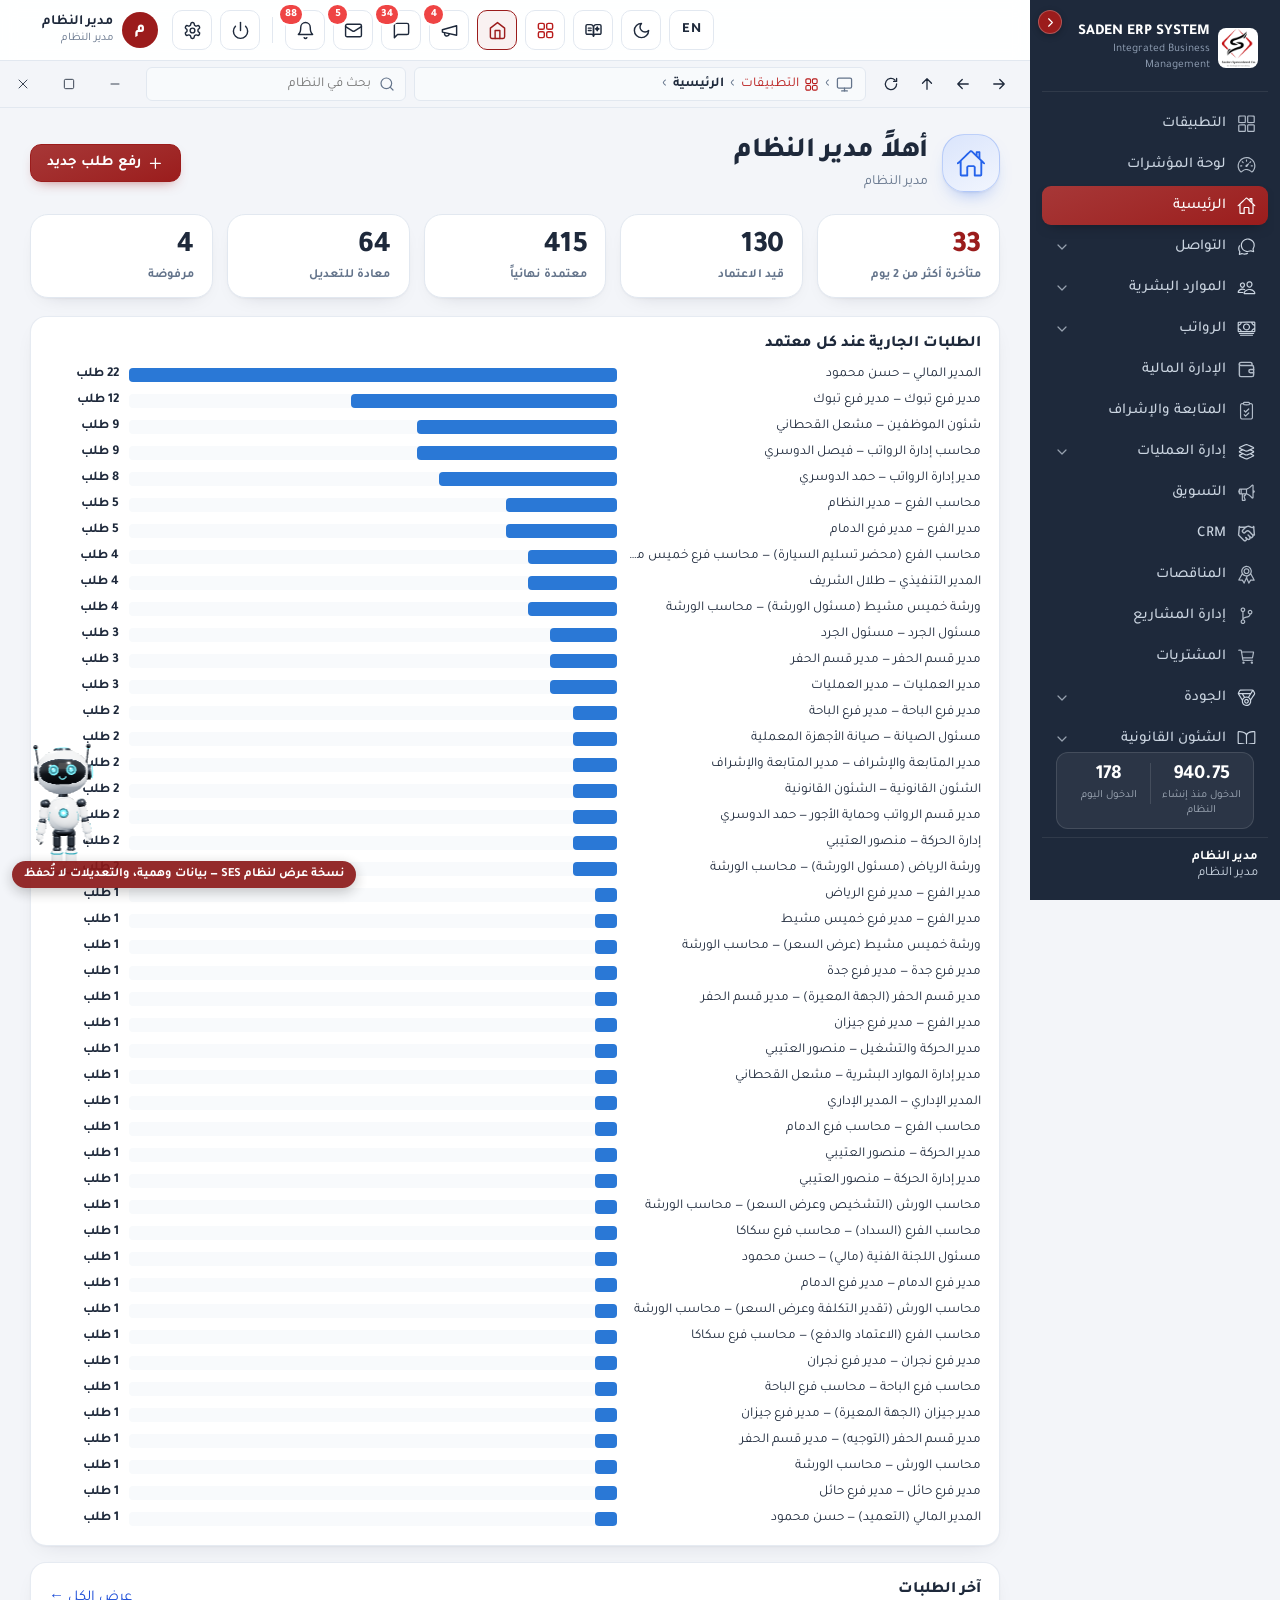
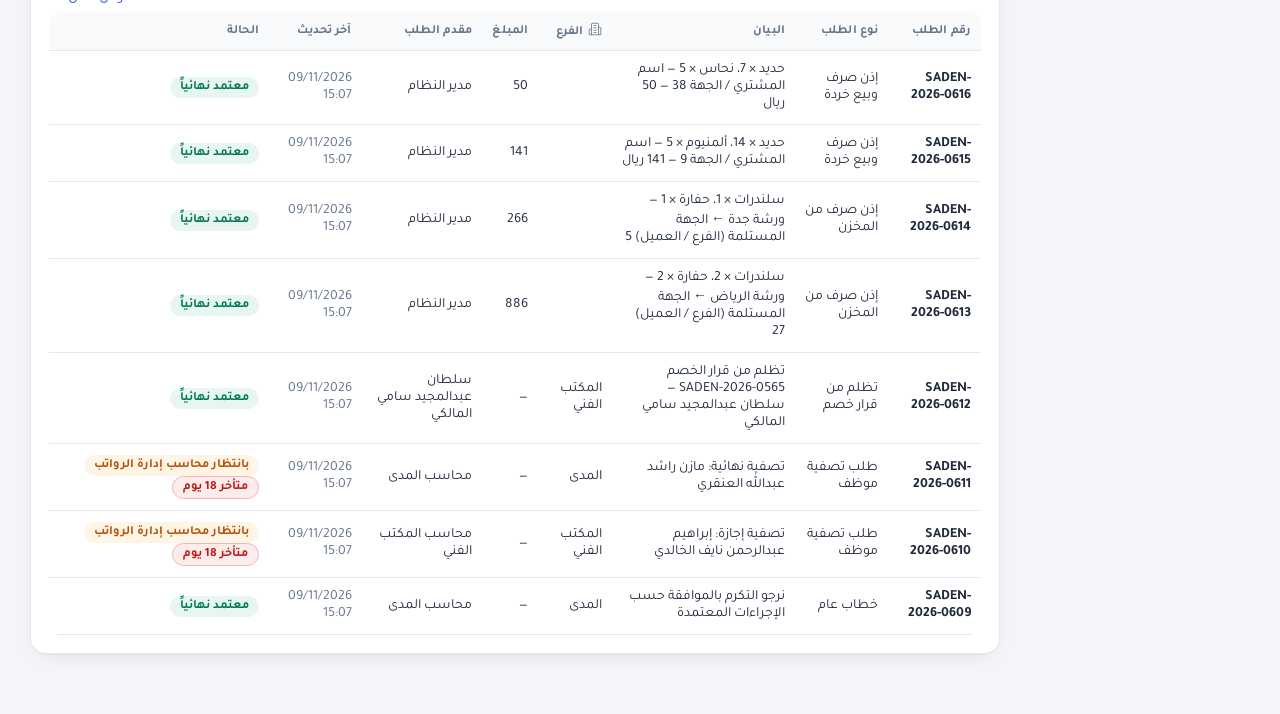
==== index.html @ e4dba019 "Initial commit" ====
<!DOCTYPE html>
<html lang="ar" dir="rtl">
<head>
  <script src="demo-api.js"></script>
  <script src="demo-shim.js"></script>
  <meta charset="UTF-8">
  <script src="js/theme-boot.js"></script>
  <meta name="viewport" content="width=device-width, initial-scale=1.0">
  <title>SES - SADEN ERP SYSTEM (نسخة عرض)</title>
  <link rel="preconnect" href="https://fonts.googleapis.com">
  <link href="https://fonts.googleapis.com/css2?family=Tajawal:wght@400;500;700;800&family=Aref+Ruqaa:wght@400;700&family=Caveat:wght@500;600&display=swap" rel="stylesheet">
  <link rel="manifest" href="manifest.json">
  <meta name="theme-color" content="#8b1a1a">
  <meta name="mobile-web-app-capable" content="yes">
  <meta name="apple-mobile-web-app-capable" content="yes">
  <!-- أيقونة الموقع = نفس أيقونة تطبيق الموبايل SES -->
  <link rel="icon" type="image/png" sizes="64x64" href="favicon.png">
  <link rel="icon" type="image/png" sizes="192x192" href="app-icon-192.png">
  <link rel="apple-touch-icon" href="apple-touch-icon.png">
  <link rel="stylesheet" href="css/style.css">
</head>
<body>
  <div id="app"><div class="boot">جاري التحميل...</div></div>
  <div id="toast"></div>
  <script src="js/i18n-dict.js"></script>
  <script src="js/i18n-dict-2.js"></script>
  <script src="js/i18n-more.js"></script>
  <script src="js/i18n-more-2.js"></script>
  <script src="js/i18n.js"></script>
  <script src="js/plates.js"></script>
  <script src="js/routes.js"></script>
  <script src="js/form-traits.js"></script>
  <script src="js/forms-traffic.js"></script>
  <script src="js/forms.js"></script>
  <script src="js/policy.js"></script>
  <script src="js/plan-words.js"></script>
  <script src="js/plan.js"></script>
  <script src="js/ion.js"></script>
  <!-- صفحات النظام: كل صفحة في ملف (public/js/pages)، وتُحمَّل قبل app.js -->
  <script src="js/pages/about.js"></script>
  <script src="js/pages/access-requests.js"></script>
  <script src="js/pages/account.js"></script>
  <script src="js/pages/adv-ledger.js"></script>
  <script src="js/pages/advances.js"></script>
  <script src="js/pages/analysis.js"></script>
  <script src="js/pages/apps.js"></script>
  <script src="js/pages/attendance.js"></script>
  <script src="js/pages/branch-map.js"></script>
  <script src="js/pages/calendar.js"></script>
  <script src="js/pages/chat.js"></script>
  <script src="js/pages/chat-kit.js"></script>
  <script src="js/pages/chat-media-kit.js"></script>
  <script src="js/pages/companies.js"></script>
  <script src="js/pages/group.js"></script>
  <script src="js/pages/pay-totals.js"></script>
  <script src="js/pages/contacts.js"></script>
  <script src="js/pages/contracts.js"></script>
  <script src="js/pages/crm.js"></script>
  <script src="js/pages/dashboard.js"></script>
  <script src="js/pages/decisions.js"></script>
  <script src="js/pages/dept-report.js"></script>
  <script src="js/pages/documents.js"></script>
  <script src="js/pages/documents-kit.js"></script>
  <script src="js/pages/drilling.js"></script>
  <script src="js/pages/drilling-kit.js"></script>
  <script src="js/pages/emp-affairs.js"></script>
  <script src="js/pages/employee-file.js"></script>
  <script src="js/pages/employee-file-kit-2.js"></script>
  <script src="js/pages/employee-file-kit.js"></script>
  <script src="js/pages/employees.js"></script>
  <script src="js/pages/ended-employees.js"></script>
  <script src="js/pages/executive.js"></script>
  <script src="js/pages/facilities.js"></script>
  <script src="js/pages/templates-center.js"></script>
  <script src="js/pages/inventory-kit.js"></script>
  <script src="js/pages/fleet-handovers.js"></script>
  <script src="js/pages/fleet-kit.js"></script>
  <script src="js/pages/fleet-list.js"></script>
  <script src="js/pages/fleet.js"></script>
  <script src="js/pages/form-builder.js"></script>
  <script src="js/pages/fuel.js"></script>
  <script src="js/pages/gosi.js"></script>
  <script src="js/pages/governance.js"></script>
  <script src="js/pages/home.js"></script>
  <script src="js/pages/hse.js"></script>
  <script src="js/pages/inventory.js"></script>
  <script src="js/pages/investigations.js"></script>
  <script src="js/pages/knowledge.js"></script>
  <script src="js/pages/kpi.js"></script>
  <script src="js/pages/legal-cases.js"></script>
  <script src="js/pages/login.js"></script>
  <script src="js/pages/mail.js"></script>
  <script src="js/pages/mail-kit.js"></script>
  <script src="js/pages/mudad.js"></script>
  <script src="js/pages/my-profile.js"></script>
  <script src="js/pages/new-request.js"></script>
  <script src="js/pages/notes.js"></script>
  <script src="js/pages/notifications.js"></script>
  <script src="js/pages/org-chart.js"></script>
  <script src="js/pages/overtime.js"></script>
  <script src="js/pages/pay-funding.js"></script>
  <script src="js/pages/pay-funding-kit.js"></script>
  <script src="js/pages/pay-funding-kit-3.js"></script>
  <script src="js/pages/pay-funding-kit-2.js"></script>
  <script src="js/pages/payroll.js"></script>
  <script src="js/pages/policy.js"></script>
  <script src="js/pages/print.js"></script>
  <script src="js/pages/punch.js"></script>
  <script src="js/pages/reports.js"></script>
  <script src="js/pages/request-details.js"></script>
  <script src="js/pages/request-details-kit-2.js"></script>
  <script src="js/pages/request-details-kit.js"></script>
  <script src="js/pages/request-editor.js"></script>
  <script src="js/pages/request-editor-kit.js"></script>
  <script src="js/pages/requests-list.js"></script>
  <script src="js/pages/settings.js"></script>
  <script src="js/pages/settings-kit.js"></script>
  <script src="js/pages/settings-kit-2.js"></script>
  <script src="js/pages/settings-kit-3.js"></script>
  <script src="js/pages/settings-kit-4.js"></script>
  <script src="js/pages/settlement.js"></script>
  <script src="js/pages/stock.js"></script>
  <script src="js/pages/supervision.js"></script>
  <script src="js/pages/tasks.js"></script>
  <script src="js/pages/todo.js"></script>
  <script src="js/pages/tools.js"></script>
  <script src="js/pages/training.js"></script>
  <script src="js/pages/trash.js"></script>
  <script src="js/pages/violations.js"></script>
  <script src="js/pages/workshop.js"></script>
  <script src="js/guide-data.js"></script>
  <script src="js/guide-en.js"></script>
  <script src="js/guide-more.js"></script>
  <script src="js/dom-hooks.js"></script>
  <script src="js/app/pages.js"></script>
  <script src="js/app/api.js"></script>
  <script src="js/app/nav.js"></script>
  <script src="js/app/shell.js"></script>
  <script src="js/app/notify.js"></script>
  <script src="js/app/login-editor.js"></script>
  <script src="js/app/sticky-notes.js"></script>
  <script src="js/app/xlsx-ops.js"></script>
  <script src="js/app/assistant-kb.js"></script>
  <script src="js/app/assistant.js"></script>
  <script src="js/app/chat.js"></script>
  <script src="js/app/hr-org.js"></script>
  <script src="js/app/hr-misc.js"></script>
  <script src="js/app/field-ops.js"></script>
  <script src="js/app/analysis-tools.js"></script>
  <script src="js/app/map-print.js"></script>
  <script src="js/app/depts.js"></script>
  <script src="js/app/settings.js"></script>
  <script src="js/app.js"></script>
</body>
</html>
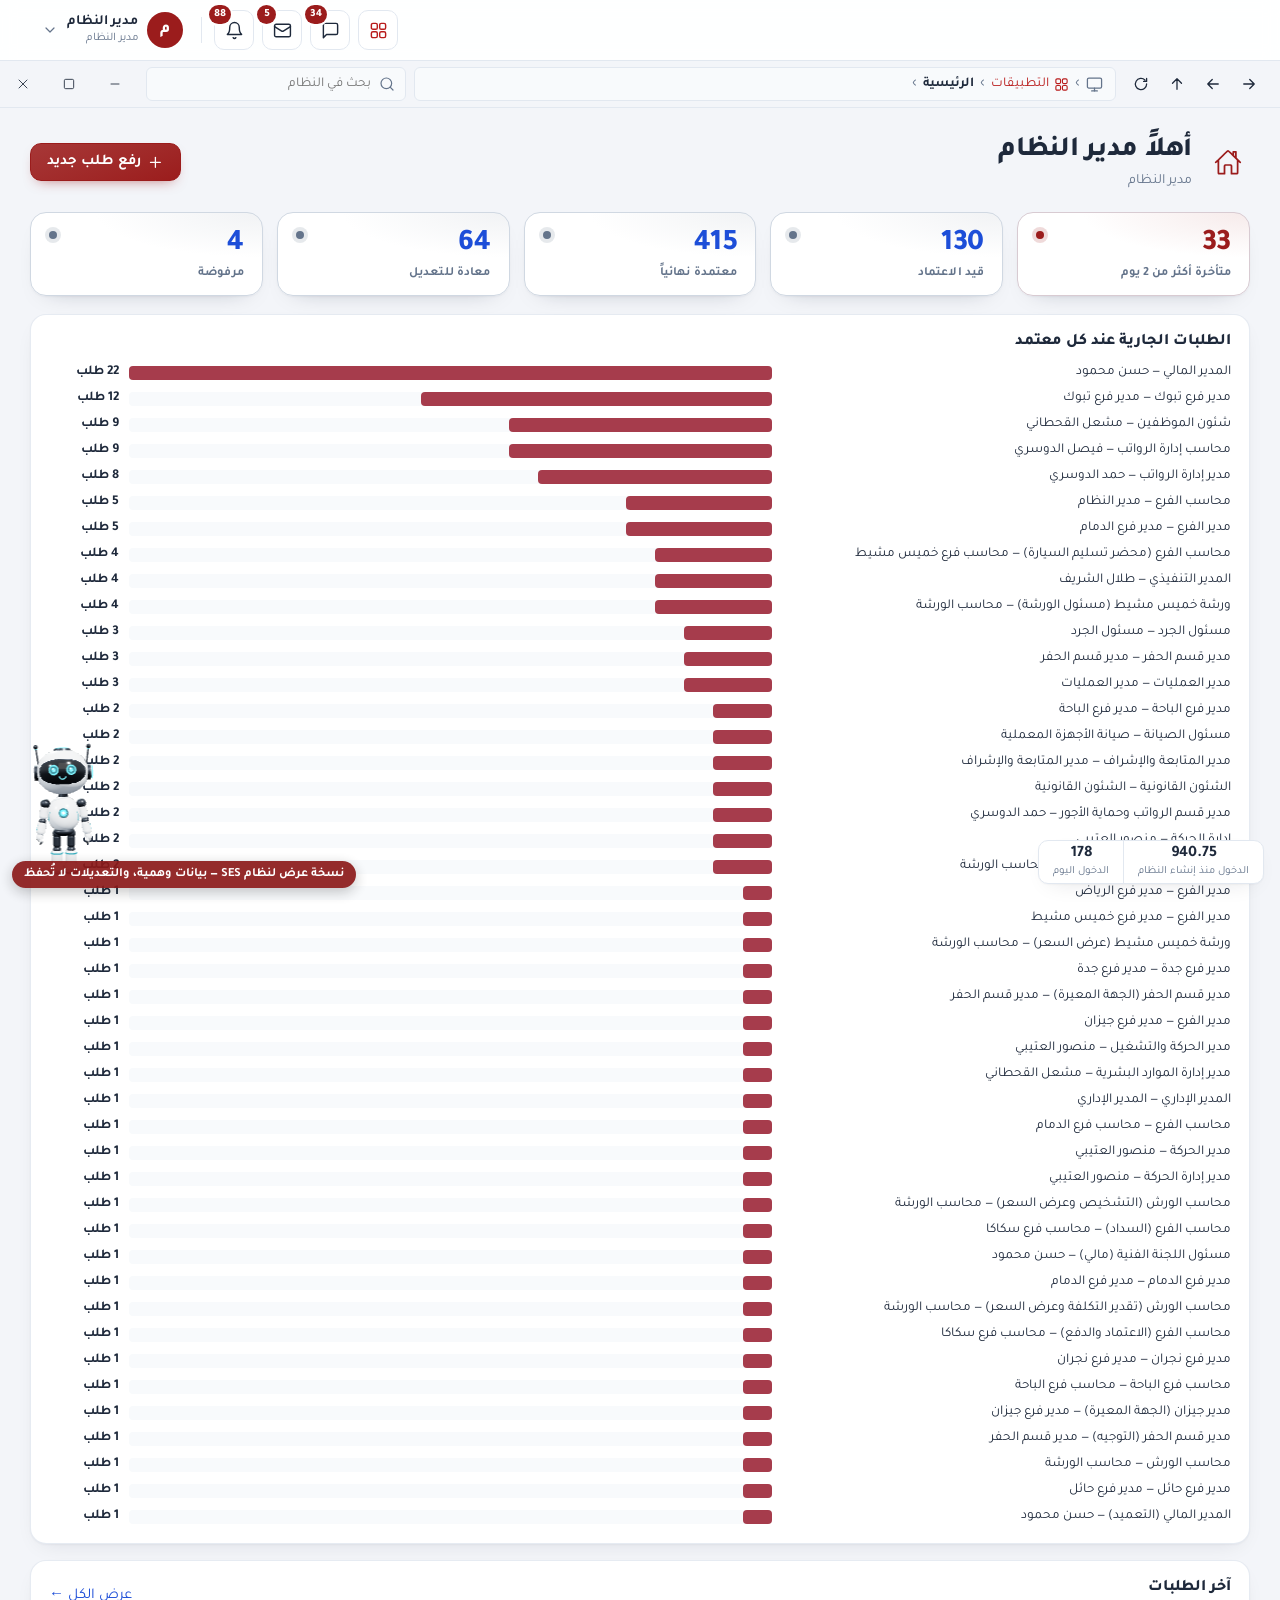
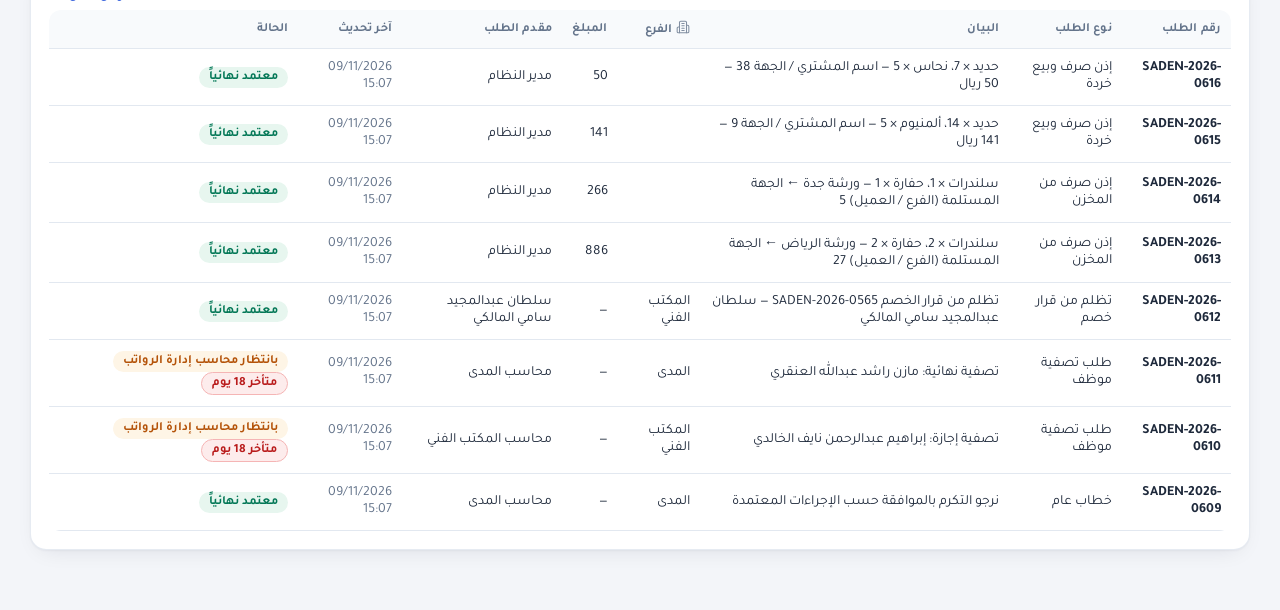
==== commit 8781be8c: "تحديث نسخة العرض بواجهة النظام الحالية (1e10c6e) Co-Authored-By: Claude Opus 5.5 <noreply@anthropic." ====
--- a/index.html
+++ b/index.html
@@ -4,11 +4,11 @@
   <script src="demo-api.js"></script>
   <script src="demo-shim.js"></script>
   <meta charset="UTF-8">
-  <script src="js/theme-boot.js"></script>
+  <script src="js/theme-boot.js?v=1e10c6e"></script>
   <meta name="viewport" content="width=device-width, initial-scale=1.0">
   <title>SES - SADEN ERP SYSTEM (نسخة عرض)</title>
   <link rel="preconnect" href="https://fonts.googleapis.com">
-  <link href="https://fonts.googleapis.com/css2?family=Tajawal:wght@400;500;700;800&family=Aref+Ruqaa:wght@400;700&family=Caveat:wght@500;600&display=swap" rel="stylesheet">
+  <link href="https://fonts.googleapis.com/css2?family=Tajawal:wght@400;500;700;800&family=Aref+Ruqaa:wght@400;700&family=Caveat:wght@500;600&family=Noto+Naskh+Arabic:wght@400;600;700&display=swap" rel="stylesheet">
   <link rel="manifest" href="manifest.json">
   <meta name="theme-color" content="#8b1a1a">
   <meta name="mobile-web-app-capable" content="yes">
@@ -17,139 +17,202 @@
   <link rel="icon" type="image/png" sizes="64x64" href="favicon.png">
   <link rel="icon" type="image/png" sizes="192x192" href="app-icon-192.png">
   <link rel="apple-touch-icon" href="apple-touch-icon.png">
-  <link rel="stylesheet" href="css/style.css">
+  <link rel="stylesheet" href="css/style.css?v=1e10c6e">
+  <link rel="stylesheet" href="css/login-calm.css?v=1e10c6e">
+  <link rel="stylesheet" href="css/nav.css?v=1e10c6e">
+  <link rel="stylesheet" href="css/new-request.css?v=1e10c6e">
+  <link rel="stylesheet" href="css/perms.css?v=1e10c6e">
+  <link rel="stylesheet" href="css/theme.css?v=1e10c6e">
+  <link rel="stylesheet" href="css/lang.css?v=1e10c6e">
+  <link rel="stylesheet" href="css/a11y.css?v=1e10c6e">
 </head>
 <body>
-  <div id="app"><div class="boot">جاري التحميل...</div></div>
-  <div id="toast"></div>
-  <script src="js/i18n-dict.js"></script>
-  <script src="js/i18n-dict-2.js"></script>
-  <script src="js/i18n-more.js"></script>
-  <script src="js/i18n-more-2.js"></script>
-  <script src="js/i18n.js"></script>
-  <script src="js/plates.js"></script>
-  <script src="js/routes.js"></script>
-  <script src="js/form-traits.js"></script>
-  <script src="js/forms-traffic.js"></script>
-  <script src="js/forms.js"></script>
-  <script src="js/policy.js"></script>
-  <script src="js/plan-words.js"></script>
-  <script src="js/plan.js"></script>
-  <script src="js/ion.js"></script>
+  <div id="app"><div class="boot" role="status">جاري التحميل...</div></div>
+  <!-- رسائل النظام (نجاح/خطأ): role="status" يجعل قارئ الشاشة ينطقها دون مقاطعة المستخدم -->
+  <div id="toast" role="status" aria-live="polite"></div>
+  <script src="js/i18n-dict.js?v=1e10c6e"></script>
+  <script src="js/i18n-dict-2.js?v=1e10c6e"></script>
+  <script src="js/i18n-more.js?v=1e10c6e"></script>
+  <script src="js/i18n-more-2.js?v=1e10c6e"></script>
+  <script src="js/i18n-en-01.js?v=1e10c6e"></script>
+  <script src="js/i18n-en-02.js?v=1e10c6e"></script>
+  <script src="js/i18n-en-03.js?v=1e10c6e"></script>
+  <script src="js/i18n-en-04.js?v=1e10c6e"></script>
+  <script src="js/i18n-en-05.js?v=1e10c6e"></script>
+  <script src="js/i18n-en-06.js?v=1e10c6e"></script>
+  <script src="js/i18n-en-07.js?v=1e10c6e"></script>
+  <script src="js/i18n-en-08.js?v=1e10c6e"></script>
+  <script src="js/i18n-en-09.js?v=1e10c6e"></script>
+  <script src="js/i18n-en-10.js?v=1e10c6e"></script>
+  <script src="js/i18n-en-11.js?v=1e10c6e"></script>
+  <script src="js/i18n-en-12.js?v=1e10c6e"></script>
+  <script src="js/i18n-en-13.js?v=1e10c6e"></script>
+  <script src="js/i18n-en-14.js?v=1e10c6e"></script>
+  <script src="js/i18n-en-15.js?v=1e10c6e"></script>
+  <script src="js/i18n-en-16.js?v=1e10c6e"></script>
+  <script src="js/i18n-en-17.js?v=1e10c6e"></script>
+  <script src="js/i18n-ur-01.js?v=1e10c6e"></script>
+  <script src="js/i18n-ur-02.js?v=1e10c6e"></script>
+  <script src="js/i18n-ur-03.js?v=1e10c6e"></script>
+  <script src="js/i18n-ur-04.js?v=1e10c6e"></script>
+  <script src="js/i18n-ur-05.js?v=1e10c6e"></script>
+  <script src="js/i18n-ur-06.js?v=1e10c6e"></script>
+  <script src="js/i18n-ur-07.js?v=1e10c6e"></script>
+  <script src="js/i18n-ur-08.js?v=1e10c6e"></script>
+  <script src="js/i18n-ur-09.js?v=1e10c6e"></script>
+  <script src="js/i18n-ur-10.js?v=1e10c6e"></script>
+  <script src="js/i18n-ur-11.js?v=1e10c6e"></script>
+  <script src="js/i18n-ur-12.js?v=1e10c6e"></script>
+  <script src="js/i18n-ur-13.js?v=1e10c6e"></script>
+  <script src="js/i18n-ur-14.js?v=1e10c6e"></script>
+  <script src="js/i18n-ur-15.js?v=1e10c6e"></script>
+  <script src="js/i18n-ur-16.js?v=1e10c6e"></script>
+  <script src="js/i18n-ur-17.js?v=1e10c6e"></script>
+  <script src="js/i18n-core.js?v=1e10c6e"></script>
+  <script src="js/i18n.js?v=1e10c6e"></script>
+  <script src="js/a11y.js?v=1e10c6e"></script>
+  <script src="js/plates.js?v=1e10c6e"></script>
+  <script src="js/drill-calc.js?v=1e10c6e"></script>
+  <script src="js/routes.js?v=1e10c6e"></script>
+  <script src="js/form-traits.js?v=1e10c6e"></script>
+  <script src="js/forms-traffic.js?v=1e10c6e"></script>
+  <script src="js/forms-fn-1.js?v=1e10c6e"></script>
+  <script src="js/forms-fn-2.js?v=1e10c6e"></script>
+  <script src="js/forms-fn-3.js?v=1e10c6e"></script>
+  <script src="js/forms-data-1.js?v=1e10c6e"></script>
+  <script src="js/forms-data-2.js?v=1e10c6e"></script>
+  <script src="js/forms-data-3.js?v=1e10c6e"></script>
+  <script src="js/forms-data-4.js?v=1e10c6e"></script>
+  <script src="js/forms-data-5.js?v=1e10c6e"></script>
+  <script src="js/forms-data-6.js?v=1e10c6e"></script>
+  <script src="js/forms-data-7.js?v=1e10c6e"></script>
+  <script src="js/forms-data-8.js?v=1e10c6e"></script>
+  <script src="js/forms-data-9.js?v=1e10c6e"></script>
+  <script src="js/forms-data-10.js?v=1e10c6e"></script>
+  <script src="js/forms-data-11.js?v=1e10c6e"></script>
+  <script src="js/forms.js?v=1e10c6e"></script>
+  <script src="js/policy.js?v=1e10c6e"></script>
+  <script src="js/plan-words.js?v=1e10c6e"></script>
+  <script src="js/plan.js?v=1e10c6e"></script>
+  <script src="js/ion.js?v=1e10c6e"></script>
   <!-- صفحات النظام: كل صفحة في ملف (public/js/pages)، وتُحمَّل قبل app.js -->
-  <script src="js/pages/about.js"></script>
-  <script src="js/pages/access-requests.js"></script>
-  <script src="js/pages/account.js"></script>
-  <script src="js/pages/adv-ledger.js"></script>
-  <script src="js/pages/advances.js"></script>
-  <script src="js/pages/analysis.js"></script>
-  <script src="js/pages/apps.js"></script>
-  <script src="js/pages/attendance.js"></script>
-  <script src="js/pages/branch-map.js"></script>
-  <script src="js/pages/calendar.js"></script>
-  <script src="js/pages/chat.js"></script>
-  <script src="js/pages/chat-kit.js"></script>
-  <script src="js/pages/chat-media-kit.js"></script>
-  <script src="js/pages/companies.js"></script>
-  <script src="js/pages/group.js"></script>
-  <script src="js/pages/pay-totals.js"></script>
-  <script src="js/pages/contacts.js"></script>
-  <script src="js/pages/contracts.js"></script>
-  <script src="js/pages/crm.js"></script>
-  <script src="js/pages/dashboard.js"></script>
-  <script src="js/pages/decisions.js"></script>
-  <script src="js/pages/dept-report.js"></script>
-  <script src="js/pages/documents.js"></script>
-  <script src="js/pages/documents-kit.js"></script>
-  <script src="js/pages/drilling.js"></script>
-  <script src="js/pages/drilling-kit.js"></script>
-  <script src="js/pages/emp-affairs.js"></script>
-  <script src="js/pages/employee-file.js"></script>
-  <script src="js/pages/employee-file-kit-2.js"></script>
-  <script src="js/pages/employee-file-kit.js"></script>
-  <script src="js/pages/employees.js"></script>
-  <script src="js/pages/ended-employees.js"></script>
-  <script src="js/pages/executive.js"></script>
-  <script src="js/pages/facilities.js"></script>
-  <script src="js/pages/templates-center.js"></script>
-  <script src="js/pages/inventory-kit.js"></script>
-  <script src="js/pages/fleet-handovers.js"></script>
-  <script src="js/pages/fleet-kit.js"></script>
-  <script src="js/pages/fleet-list.js"></script>
-  <script src="js/pages/fleet.js"></script>
-  <script src="js/pages/form-builder.js"></script>
-  <script src="js/pages/fuel.js"></script>
-  <script src="js/pages/gosi.js"></script>
-  <script src="js/pages/governance.js"></script>
-  <script src="js/pages/home.js"></script>
-  <script src="js/pages/hse.js"></script>
-  <script src="js/pages/inventory.js"></script>
-  <script src="js/pages/investigations.js"></script>
-  <script src="js/pages/knowledge.js"></script>
-  <script src="js/pages/kpi.js"></script>
-  <script src="js/pages/legal-cases.js"></script>
-  <script src="js/pages/login.js"></script>
-  <script src="js/pages/mail.js"></script>
-  <script src="js/pages/mail-kit.js"></script>
-  <script src="js/pages/mudad.js"></script>
-  <script src="js/pages/my-profile.js"></script>
-  <script src="js/pages/new-request.js"></script>
-  <script src="js/pages/notes.js"></script>
-  <script src="js/pages/notifications.js"></script>
-  <script src="js/pages/org-chart.js"></script>
-  <script src="js/pages/overtime.js"></script>
-  <script src="js/pages/pay-funding.js"></script>
-  <script src="js/pages/pay-funding-kit.js"></script>
-  <script src="js/pages/pay-funding-kit-3.js"></script>
-  <script src="js/pages/pay-funding-kit-2.js"></script>
-  <script src="js/pages/payroll.js"></script>
-  <script src="js/pages/policy.js"></script>
-  <script src="js/pages/print.js"></script>
-  <script src="js/pages/punch.js"></script>
-  <script src="js/pages/reports.js"></script>
-  <script src="js/pages/request-details.js"></script>
-  <script src="js/pages/request-details-kit-2.js"></script>
-  <script src="js/pages/request-details-kit.js"></script>
-  <script src="js/pages/request-editor.js"></script>
-  <script src="js/pages/request-editor-kit.js"></script>
-  <script src="js/pages/requests-list.js"></script>
-  <script src="js/pages/settings.js"></script>
-  <script src="js/pages/settings-kit.js"></script>
-  <script src="js/pages/settings-kit-2.js"></script>
-  <script src="js/pages/settings-kit-3.js"></script>
-  <script src="js/pages/settings-kit-4.js"></script>
-  <script src="js/pages/settlement.js"></script>
-  <script src="js/pages/stock.js"></script>
-  <script src="js/pages/supervision.js"></script>
-  <script src="js/pages/tasks.js"></script>
-  <script src="js/pages/todo.js"></script>
-  <script src="js/pages/tools.js"></script>
-  <script src="js/pages/training.js"></script>
-  <script src="js/pages/trash.js"></script>
-  <script src="js/pages/violations.js"></script>
-  <script src="js/pages/workshop.js"></script>
-  <script src="js/guide-data.js"></script>
-  <script src="js/guide-en.js"></script>
-  <script src="js/guide-more.js"></script>
-  <script src="js/dom-hooks.js"></script>
-  <script src="js/app/pages.js"></script>
-  <script src="js/app/api.js"></script>
-  <script src="js/app/nav.js"></script>
-  <script src="js/app/shell.js"></script>
-  <script src="js/app/notify.js"></script>
-  <script src="js/app/login-editor.js"></script>
-  <script src="js/app/sticky-notes.js"></script>
-  <script src="js/app/xlsx-ops.js"></script>
-  <script src="js/app/assistant-kb.js"></script>
-  <script src="js/app/assistant.js"></script>
-  <script src="js/app/chat.js"></script>
-  <script src="js/app/hr-org.js"></script>
-  <script src="js/app/hr-misc.js"></script>
-  <script src="js/app/field-ops.js"></script>
-  <script src="js/app/analysis-tools.js"></script>
-  <script src="js/app/map-print.js"></script>
-  <script src="js/app/depts.js"></script>
-  <script src="js/app/settings.js"></script>
-  <script src="js/app.js"></script>
+  <script src="js/pages/about.js?v=1e10c6e"></script>
+  <script src="js/pages/access-requests.js?v=1e10c6e"></script>
+  <script src="js/pages/account.js?v=1e10c6e"></script>
+  <script src="js/pages/adv-ledger.js?v=1e10c6e"></script>
+  <script src="js/pages/advances.js?v=1e10c6e"></script>
+  <script src="js/pages/analysis.js?v=1e10c6e"></script>
+  <script src="js/pages/apps.js?v=1e10c6e"></script>
+  <script src="js/pages/attendance.js?v=1e10c6e"></script>
+  <script src="js/pages/branch-map.js?v=1e10c6e"></script>
+  <script src="js/pages/calendar.js?v=1e10c6e"></script>
+  <script src="js/pages/chat.js?v=1e10c6e"></script>
+  <script src="js/pages/chat-kit.js?v=1e10c6e"></script>
+  <script src="js/pages/chat-media-kit.js?v=1e10c6e"></script>
+  <script src="js/pages/companies.js?v=1e10c6e"></script>
+  <script src="js/pages/group.js?v=1e10c6e"></script>
+  <script src="js/pages/pay-totals.js?v=1e10c6e"></script>
+  <script src="js/pages/contacts.js?v=1e10c6e"></script>
+  <script src="js/pages/contracts.js?v=1e10c6e"></script>
+  <script src="js/pages/crm.js?v=1e10c6e"></script>
+  <script src="js/pages/dashboard.js?v=1e10c6e"></script>
+  <script src="js/pages/decisions.js?v=1e10c6e"></script>
+  <script src="js/pages/dept-report.js?v=1e10c6e"></script>
+  <script src="js/pages/documents.js?v=1e10c6e"></script>
+  <script src="js/pages/documents-kit.js?v=1e10c6e"></script>
+  <script src="js/pages/drilling.js?v=1e10c6e"></script>
+  <script src="js/pages/drilling-kit.js?v=1e10c6e"></script>
+  <script src="js/pages/emp-affairs.js?v=1e10c6e"></script>
+  <script src="js/pages/employee-file.js?v=1e10c6e"></script>
+  <script src="js/pages/employee-file-kit-2.js?v=1e10c6e"></script>
+  <script src="js/pages/employee-file-kit.js?v=1e10c6e"></script>
+  <script src="js/pages/employees.js?v=1e10c6e"></script>
+  <script src="js/pages/ended-employees.js?v=1e10c6e"></script>
+  <script src="js/pages/executive.js?v=1e10c6e"></script>
+  <script src="js/pages/facilities.js?v=1e10c6e"></script>
+  <script src="js/pages/templates-center.js?v=1e10c6e"></script>
+  <script src="js/pages/inventory-kit.js?v=1e10c6e"></script>
+  <script src="js/pages/fleet-handovers.js?v=1e10c6e"></script>
+  <script src="js/pages/fleet-kit.js?v=1e10c6e"></script>
+  <script src="js/pages/fleet-list.js?v=1e10c6e"></script>
+  <script src="js/pages/fleet.js?v=1e10c6e"></script>
+  <script src="js/pages/form-builder.js?v=1e10c6e"></script>
+  <script src="js/pages/fuel.js?v=1e10c6e"></script>
+  <script src="js/pages/gosi.js?v=1e10c6e"></script>
+  <script src="js/pages/governance.js?v=1e10c6e"></script>
+  <script src="js/pages/home.js?v=1e10c6e"></script>
+  <script src="js/pages/hse.js?v=1e10c6e"></script>
+  <script src="js/pages/inventory.js?v=1e10c6e"></script>
+  <script src="js/pages/investigations.js?v=1e10c6e"></script>
+  <script src="js/pages/knowledge.js?v=1e10c6e"></script>
+  <script src="js/pages/kpi.js?v=1e10c6e"></script>
+  <script src="js/pages/legal-cases.js?v=1e10c6e"></script>
+  <script src="js/pages/login.js?v=1e10c6e"></script>
+  <script src="js/pages/mail.js?v=1e10c6e"></script>
+  <script src="js/pages/mail-kit.js?v=1e10c6e"></script>
+  <script src="js/pages/mudad.js?v=1e10c6e"></script>
+  <script src="js/pages/my-profile.js?v=1e10c6e"></script>
+  <script src="js/pages/new-request.js?v=1e10c6e"></script>
+  <script src="js/pages/notes.js?v=1e10c6e"></script>
+  <script src="js/pages/notifications.js?v=1e10c6e"></script>
+  <script src="js/pages/org-chart.js?v=1e10c6e"></script>
+  <script src="js/pages/overtime.js?v=1e10c6e"></script>
+  <script src="js/pages/pay-funding.js?v=1e10c6e"></script>
+  <script src="js/pages/pay-funding-kit.js?v=1e10c6e"></script>
+  <script src="js/pages/pay-funding-kit-3.js?v=1e10c6e"></script>
+  <script src="js/pages/pay-funding-kit-2.js?v=1e10c6e"></script>
+  <script src="js/pages/pay-funding-kit-4.js?v=1e10c6e"></script>
+  <script src="js/pages/payroll.js?v=1e10c6e"></script>
+  <script src="js/pages/policy.js?v=1e10c6e"></script>
+  <script src="js/pages/print.js?v=1e10c6e"></script>
+  <script src="js/pages/punch.js?v=1e10c6e"></script>
+  <script src="js/pages/reports.js?v=1e10c6e"></script>
+  <script src="js/pages/request-details.js?v=1e10c6e"></script>
+  <script src="js/pages/request-details-kit-2.js?v=1e10c6e"></script>
+  <script src="js/pages/request-details-kit.js?v=1e10c6e"></script>
+  <script src="js/pages/request-editor.js?v=1e10c6e"></script>
+  <script src="js/pages/request-editor-kit.js?v=1e10c6e"></script>
+  <script src="js/pages/requests-list.js?v=1e10c6e"></script>
+  <script src="js/pages/settings.js?v=1e10c6e"></script>
+  <script src="js/pages/settings-kit.js?v=1e10c6e"></script>
+  <script src="js/pages/settings-kit-2.js?v=1e10c6e"></script>
+  <script src="js/pages/settings-kit-3.js?v=1e10c6e"></script>
+  <script src="js/pages/settings-kit-4.js?v=1e10c6e"></script>
+  <script src="js/pages/settings-roles.js?v=1e10c6e"></script>
+  <script src="js/pages/settlement.js?v=1e10c6e"></script>
+  <script src="js/pages/stock.js?v=1e10c6e"></script>
+  <script src="js/pages/supervision.js?v=1e10c6e"></script>
+  <script src="js/pages/tasks.js?v=1e10c6e"></script>
+  <script src="js/pages/todo.js?v=1e10c6e"></script>
+  <script src="js/pages/tools.js?v=1e10c6e"></script>
+  <script src="js/pages/training.js?v=1e10c6e"></script>
+  <script src="js/pages/trash.js?v=1e10c6e"></script>
+  <script src="js/pages/violations.js?v=1e10c6e"></script>
+  <script src="js/pages/workshop.js?v=1e10c6e"></script>
+  <script src="js/guide-data.js?v=1e10c6e"></script>
+  <script src="js/guide-en.js?v=1e10c6e"></script>
+  <script src="js/guide-ur.js?v=1e10c6e"></script>
+  <script src="js/guide-dyn.js?v=1e10c6e"></script>
+  <script src="js/guide-more.js?v=1e10c6e"></script>
+  <script src="js/dom-hooks.js?v=1e10c6e"></script>
+  <script src="js/app/pages.js?v=1e10c6e"></script>
+  <script src="js/app/api.js?v=1e10c6e"></script>
+  <script src="js/app/nav.js?v=1e10c6e"></script>
+  <script src="js/app/shell.js?v=1e10c6e"></script>
+  <script src="js/app/notify.js?v=1e10c6e"></script>
+  <script src="js/app/login-editor.js?v=1e10c6e"></script>
+  <script src="js/app/sticky-notes.js?v=1e10c6e"></script>
+  <script src="js/app/xlsx-ops.js?v=1e10c6e"></script>
+  <script src="js/app/assistant-kb.js?v=1e10c6e"></script>
+  <script src="js/app/assistant.js?v=1e10c6e"></script>
+  <script src="js/app/chat.js?v=1e10c6e"></script>
+  <script src="js/app/hr-org.js?v=1e10c6e"></script>
+  <script src="js/app/hr-misc.js?v=1e10c6e"></script>
+  <script src="js/app/field-ops.js?v=1e10c6e"></script>
+  <script src="js/app/analysis-tools.js?v=1e10c6e"></script>
+  <script src="js/app/map-print.js?v=1e10c6e"></script>
+  <script src="js/app/depts.js?v=1e10c6e"></script>
+  <script src="js/app/settings.js?v=1e10c6e"></script>
+  <script src="js/app.js?v=1e10c6e"></script>
 </body>
 </html>
--- a/css/login-calm.css
+++ b/css/login-calm.css
@@ -0,0 +1,36 @@
+/* شاشة الدخول: ألوان هادئة للخلفية (سماء فاتحة وأبنية بدرجات الأزرق الرمادي والأخضر المائي)، ومربع Cloudflare «أنا إنسان».
+ * تغيّر الألوان فقط فوق أنماط .lg2 في style.css — الوضع الداكن وثيمات المناسبات تبقى كما هي (قواعدها أخص). */
+.login.lg2 {
+  background: linear-gradient(160deg, #f6f9f9 0%, #eaf2f1 50%, #dce9e8 100%);
+}
+.lg2 .lg-scene {
+  --rb: #e2ecec;
+  --rm: #c6d9d8;
+  --rl: #a7c3c3;
+  --rd: #7fa2a5;
+  --rx: #f4f8f8;
+  --rf: #d3e2e1;
+  --cl: #ffffff;
+  background: radial-gradient(ellipse 60% 55% at 32% 42%, #ffffff 0%, rgba(255, 255, 255, 0) 70%),
+    linear-gradient(180deg, #f7fafa 0%, #ecf4f3 50%, #dfeceb 100%);
+}
+.lg2 .lg-wave.w1 {
+  fill: #9fcac6;
+}
+.lg2 .lg-wave.w2 {
+  fill: #d9c9a8;
+}
+.lg2 .lg-wave.w3 {
+  fill: #5f8a8f;
+}
+.lg2 .lg-dots i {
+  background: radial-gradient(circle, #fff 0%, #b9dcd8 60%, transparent 70%);
+}
+/* مربع Cloudflare بعرض البطاقة */
+.lg2 .lg-ts {
+  min-height: 65px;
+  margin: 4px 0 10px;
+}
+.lg2 .lg-ts.shake {
+  animation: lgShake 0.4s;
+}
--- a/css/nav.css
+++ b/css/nav.css
@@ -0,0 +1,157 @@
+/* ================= التنقل بلا قائمة جانبية (قرار الإدارة 2026-11) =================
+   التنقل كله من صفحة التطبيقات وزرها في الشريط العلوي، ومسار الصفحة تحته (navCrumb).
+   يُحمَّل بعد style.css: قواعد القائمة الجانبية القديمة فيه (.side و.side-open و.side-off) لم يعد لها عنصر في الصفحة. */
+
+/* الصفحة عمود واحد بعرض الشاشة كله */
+.shell {
+  grid-template-columns: minmax(0, 1fr);
+}
+
+/* شريط الجوال: رابط صفحة التطبيقات (بدل زر فتح القائمة الجانبية) — مساحة ضغط 44px */
+.mobile-bar #menuBtn {
+  display: grid;
+  place-items: center;
+  min-width: 44px;
+  min-height: 44px;
+  color: #fff;
+}
+.mobile-bar #menuBtn .i {
+  width: 24px;
+  height: 24px;
+}
+
+/* قائمة الحساب (الاسم وسهمه في الشريط العلوي): حسابي، والوضع الداكن، والإعدادات، وتسجيل الخروج */
+.tb-um {
+  position: relative;
+  display: inline-flex;
+}
+button.tb-user {
+  border: 0;
+  background: none;
+  font: inherit;
+  cursor: pointer;
+  text-align: start;
+  min-height: 44px;
+}
+.tb-chev {
+  display: grid;
+  place-items: center;
+  color: var(--muted);
+}
+.tb-chev .i {
+  width: 16px;
+  height: 16px;
+  transition: transform 0.15s;
+}
+.tb-user[aria-expanded='true'] .tb-chev .i {
+  transform: rotate(180deg);
+}
+.um-menu {
+  min-width: 240px;
+  max-width: 280px;
+}
+.um-menu .co-mi {
+  min-height: 44px;
+  width: 100%;
+}
+.um-menu .co-mi > .i,
+.um-menu .um-ic .i {
+  width: 20px;
+  height: 20px;
+  color: var(--muted);
+}
+.um-ic {
+  display: grid;
+  place-items: center;
+}
+/* مفتاح تشغيل الوضع الداكن (يعكس aria-checked) */
+.um-sw {
+  flex: none;
+  position: relative;
+  width: 36px;
+  height: 20px;
+  border-radius: 999px;
+  background: var(--border);
+  transition: background-color 0.15s;
+}
+.um-sw::after {
+  content: '';
+  position: absolute;
+  top: 2px;
+  inset-inline-start: 2px;
+  width: 16px;
+  height: 16px;
+  border-radius: 50%;
+  background: #fff;
+  box-shadow: 0 1px 2px rgba(0, 0, 0, 0.25);
+  transition: inset-inline-start 0.15s;
+}
+[aria-checked='true'] > .um-sw {
+  background: var(--brand);
+}
+[aria-checked='true'] > .um-sw::after {
+  inset-inline-start: 18px;
+}
+.um-menu .um-out {
+  border-top: 1px solid var(--border);
+  border-radius: 0 0 10px 10px;
+  margin-top: 4px;
+}
+.um-menu .um-out,
+.um-menu .um-out > .i {
+  color: var(--bad);
+}
+
+/* عداد الدخول على النظام: ثابت أسفل كل الصفحات ناحية اليمين (والمساعد في الركن المقابل)؛ وعلى الجوال في آخر الصفحة */
+.logins-dock {
+  position: fixed;
+  bottom: 16px;
+  inset-inline-start: 16px;
+  z-index: 5;
+}
+.logins-dock:empty {
+  display: none;
+}
+@media (max-width: 700px) {
+  .logins-dock {
+    position: static;
+    display: flex;
+    padding: 0 16px 16px;
+  }
+}
+.ap-logins {
+  display: inline-grid;
+  grid-template-columns: auto auto;
+  align-items: center;
+  border: 1px solid var(--border);
+  border-radius: 10px;
+  background: var(--surface);
+  color: var(--text);
+  font: inherit;
+  cursor: pointer;
+  text-align: center;
+  padding: 0;
+  min-height: 44px;
+  box-shadow: var(--shadow);
+}
+.ap-logins:hover {
+  border-color: var(--brand-ring);
+}
+.ap-logins span {
+  display: flex;
+  flex-direction: column;
+  gap: 1px;
+  padding: 4px 14px;
+}
+.ap-logins span + span {
+  border-inline-start: 1px solid var(--border);
+}
+.ap-logins b {
+  font-size: 16px;
+  font-variant-numeric: tabular-nums;
+}
+.ap-logins small {
+  font-size: 11px;
+  color: var(--muted);
+  line-height: 1.3;
+}
--- a/css/new-request.css
+++ b/css/new-request.css
@@ -0,0 +1,270 @@
+/* ================= صفحة «رفع طلب جديد» (public/js/pages/new-request.js) — تصميم 2026-11 =================
+   الهدف: من يدخل لا يتوه — خطوات واضحة، وبحث كبير، وكل الأقسام ظاهرة، وكل طلب صف مقروء باسمه.
+   مساحات الضغط 48px على الأقل، والتركيز بلوحة المفاتيح من a11y.css. */
+
+.nr {
+  max-width: 1120px;
+  margin: 0 auto;
+  display: flex;
+  flex-direction: column;
+  gap: 18px;
+}
+
+/* ---------- الرأس: العنوان والخطوات والبحث وروابط الأقسام ---------- */
+.nr-head {
+  display: flex;
+  flex-direction: column;
+  align-items: stretch; /* قاعدة عامة لـ header في style.css تجعلها flex-start فتضيق خانة البحث */
+  gap: 16px;
+}
+.nr-title {
+  display: flex;
+  align-items: center;
+  justify-content: space-between;
+  gap: 12px;
+  flex-wrap: wrap;
+}
+.nr-title h1 {
+  margin: 0;
+  font-size: 26px;
+  text-wrap: balance;
+}
+
+/* الخطوات الثلاث: الأولى (اختيار النوع) هي الحالية في هذه الصفحة */
+.nr-steps {
+  list-style: none;
+  margin: 0;
+  padding: 0;
+  display: grid;
+  grid-template-columns: repeat(3, minmax(0, 1fr));
+  gap: 8px;
+}
+.nr-steps li {
+  display: flex;
+  align-items: center;
+  gap: 10px;
+  padding: 10px 12px;
+  border: 1px solid var(--border);
+  border-radius: 8px;
+  background: var(--surface);
+  color: var(--muted);
+  font-size: 14px;
+  line-height: 1.4;
+}
+.nr-steps li span {
+  flex: none;
+  width: 28px;
+  height: 28px;
+  border-radius: 50%;
+  display: grid;
+  place-items: center;
+  border: 1px solid var(--border);
+  font-weight: 700;
+  font-variant-numeric: tabular-nums;
+}
+.nr-steps li.on {
+  border-color: var(--brand);
+  color: var(--text);
+  font-weight: 600;
+}
+.nr-steps li.on span {
+  background: var(--brand);
+  border-color: var(--brand);
+  color: #fff;
+}
+
+/* البحث: عنوان ظاهر (لا placeholder فقط)، وخانة كبيرة، وعدد النتائج يُقرأ لقارئ الشاشة */
+.nr-search label {
+  display: block;
+  font-weight: 700;
+  font-size: 15px;
+  margin-bottom: 6px;
+}
+.nr-q {
+  position: relative;
+}
+.nr-q > .i {
+  position: absolute;
+  inset-inline-start: 14px;
+  top: 50%;
+  transform: translateY(-50%);
+  width: 20px;
+  height: 20px;
+  color: var(--muted);
+  pointer-events: none;
+}
+.nr-q input {
+  width: 100%;
+  min-height: 52px;
+  font-size: 17px;
+  padding-inline-start: 44px;
+  border-radius: 10px;
+}
+.nr-count {
+  margin: 6px 2px 0;
+  font-size: 13px;
+  color: var(--muted);
+}
+
+/* روابط الأقسام */
+.nr-jump {
+  display: flex;
+  flex-wrap: wrap;
+  gap: 8px;
+}
+.nr-jump a {
+  display: inline-flex;
+  align-items: center;
+  gap: 8px;
+  min-height: 44px;
+  padding: 0 16px;
+  border: 1px solid var(--border);
+  border-radius: 8px;
+  background: var(--surface);
+  color: var(--text);
+  text-decoration: none;
+  font-weight: 600;
+}
+/* الألوان مثل صفحة التطبيقات (theme.css): الأيقونة بلون النص، والمرور خلفية رمادية خفيفة والأيقونة بلون الهوية */
+.nr-jump a:hover {
+  background: color-mix(in srgb, var(--text) 6%, var(--surface));
+}
+.nr-jump a .i {
+  width: 18px;
+  height: 18px;
+  color: var(--text);
+}
+.nr-jump a:hover .i {
+  color: var(--brand-ic, var(--brand));
+}
+.nr-jump small {
+  color: var(--muted);
+  font-weight: 400;
+}
+
+/* ---------- الأقسام والمجموعات ---------- */
+.nr-sec {
+  display: flex;
+  flex-direction: column;
+  gap: 14px;
+}
+.nr-sec[hidden],
+.nr-gp[hidden],
+.nr-list li[hidden] {
+  display: none;
+}
+.nr-sh {
+  display: flex;
+  align-items: center;
+  gap: 10px;
+  margin: 0;
+  font-size: 19px;
+  scroll-margin-top: 130px; /* لا يختفي تحت الشريط العلوي الثابت عند القفز إليه */
+}
+.nr-sh .i {
+  width: 22px;
+  height: 22px;
+  color: var(--text);
+}
+.nr-sh small {
+  margin-inline-start: auto;
+  font-size: 13px;
+  font-weight: 500;
+  color: var(--muted);
+}
+.nr-gh {
+  margin: 0 0 8px;
+  padding-bottom: 6px;
+  border-bottom: 1px solid var(--border);
+  font-size: 14px;
+  color: var(--muted);
+  font-weight: 700;
+}
+.nr-gh small {
+  font-weight: 400;
+}
+
+/* ---------- صفوف الطلبات ---------- */
+.nr-list {
+  list-style: none;
+  margin: 0;
+  padding: 0;
+  display: grid;
+  grid-template-columns: repeat(auto-fill, minmax(260px, 1fr));
+  gap: 8px;
+}
+.nr-row {
+  display: flex;
+  align-items: center;
+  gap: 12px;
+  min-height: 52px;
+  padding: 8px 12px;
+  border: 1px solid var(--border);
+  border-radius: 8px;
+  background: var(--surface);
+  color: var(--text);
+  text-decoration: none;
+  transition:
+    border-color 0.15s,
+    background-color 0.15s;
+}
+.nr-row:hover {
+  background: color-mix(in srgb, var(--text) 6%, var(--surface));
+}
+.nr-row:hover .nr-ic {
+  color: var(--brand-ic, var(--brand));
+}
+.nr-ic {
+  flex: none;
+  display: grid;
+  place-items: center;
+  width: 36px;
+  height: 36px;
+  border-radius: 8px;
+  background: transparent;
+  color: var(--text);
+  transition: color 0.15s;
+}
+.nr-ic .i {
+  width: 24px;
+  height: 24px;
+  stroke-width: 1.6;
+}
+.nr-t {
+  flex: 1;
+  min-width: 0;
+  display: flex;
+  flex-direction: column;
+  gap: 2px;
+}
+.nr-t b {
+  font-size: 15px;
+  font-weight: 600;
+  overflow-wrap: anywhere;
+}
+.nr-t small {
+  font-size: 12px;
+  color: var(--muted);
+}
+.nr-go {
+  flex: none;
+  color: var(--muted);
+}
+.nr-go .i {
+  width: 18px;
+  height: 18px;
+  transform: rotate(90deg); /* أيقونة chevron تشير لأسفل: تُدار لتشير لاتجاه الدخول (يسار في العربية) */
+}
+[dir='ltr'] .nr-go .i {
+  transform: rotate(-90deg);
+}
+
+/* الجوال: الخطوات تحت بعض */
+@media (max-width: 700px) {
+  .nr-steps {
+    grid-template-columns: 1fr;
+  }
+  .nr-title h1 {
+    font-size: 22px;
+  }
+}
--- a/css/perms.css
+++ b/css/perms.css
@@ -0,0 +1,367 @@
+/* الإعدادات ← المستخدمون: كروت فئات المستخدمين، وصفحة صلاحيات الفئة (public/js/pages/settings-roles.js) */
+
+/* ---------- كروت الفئات ---------- */
+.cat-grid {
+  display: grid;
+  grid-template-columns: repeat(auto-fill, minmax(280px, 1fr));
+  gap: 14px;
+  align-items: start;
+}
+.cat-card {
+  border: 1px solid var(--border);
+  border-radius: 14px;
+  background: var(--surface);
+  overflow: hidden;
+}
+.cat-h {
+  display: flex;
+  align-items: center;
+  gap: 10px;
+  padding: 12px 14px;
+  background: var(--surface-2);
+  border-bottom: 1px solid var(--border);
+  color: inherit;
+  text-decoration: none;
+}
+a.cat-h:hover {
+  background: var(--brand-soft, var(--surface-2));
+}
+.cat-ic {
+  display: grid;
+  place-items: center;
+  width: 36px;
+  height: 36px;
+  border-radius: 10px;
+  background: var(--brand);
+  color: #fff;
+  flex: none;
+}
+.cat-ic .i {
+  width: 20px;
+  height: 20px;
+}
+.cat-t {
+  display: flex;
+  flex-direction: column;
+  min-width: 0;
+  flex: 1;
+}
+.cat-t small {
+  color: var(--muted);
+}
+.cat-go {
+  font-size: 0.85em;
+  color: var(--brand);
+  white-space: nowrap;
+  display: inline-flex;
+  align-items: center;
+  gap: 4px;
+}
+.cat-go .i {
+  width: 15px;
+  height: 15px;
+}
+.cat-users {
+  list-style: none;
+  margin: 0;
+  padding: 6px;
+  max-height: 320px;
+  overflow: auto;
+}
+.cat-u {
+  display: flex;
+  align-items: center;
+  flex-wrap: wrap;
+  gap: 4px 8px;
+  padding: 7px 8px;
+  border-radius: 8px;
+  color: inherit;
+  text-decoration: none;
+}
+.cat-u:hover {
+  background: var(--surface-2);
+}
+.cat-u small {
+  color: var(--muted);
+}
+.cat-u.off {
+  opacity: 0.6;
+}
+.cat-empty {
+  padding: 14px;
+}
+
+/* ---------- صفحة صلاحيات الفئة ---------- */
+.perm-top {
+  display: flex;
+  flex-wrap: wrap;
+  align-items: center;
+  gap: 8px;
+  margin-bottom: 10px;
+}
+.perm-top #rName {
+  flex: 1 1 220px;
+  font-weight: 700;
+}
+.perm-top #rBase {
+  flex: 0 1 230px;
+}
+.perm-acts {
+  display: flex;
+  gap: 8px;
+  margin-inline-start: auto;
+}
+.perm-sec {
+  margin-top: 18px;
+}
+.perm-sh {
+  display: flex;
+  flex-wrap: wrap;
+  align-items: center;
+  justify-content: space-between;
+  gap: 8px;
+  margin-bottom: 8px;
+}
+.perm-sec h3 {
+  margin: 0;
+  display: flex;
+  align-items: center;
+  gap: 6px;
+}
+.perm-all {
+  display: inline-flex;
+  gap: 6px;
+}
+.perm-sec h4 {
+  margin: 14px 0 6px;
+}
+
+/* شجرة العلامات: كل أيقونة كارت، وتحتها أجزاؤها جنباً إلى جنب */
+.nav-tree.perm-tree {
+  max-height: none;
+  overflow: visible;
+  border: 0;
+  padding: 0;
+  background: none;
+  display: grid;
+  grid-template-columns: repeat(auto-fill, minmax(220px, 1fr));
+  gap: 10px;
+}
+.perm-tree > .nt-g,
+.perm-tree > .nt-r {
+  border: 1px solid var(--border);
+  border-radius: 12px;
+  padding: 10px 12px;
+  background: var(--surface);
+  margin: 0;
+}
+.perm-tree > .nt-g {
+  grid-column: 1 / -1;
+}
+.nav-tree.perm-tree .nt-r {
+  padding-inline-start: 0;
+  margin: 0;
+}
+.perm-tree .nt-kids {
+  display: flex;
+  flex-wrap: wrap;
+  gap: 6px 22px;
+  padding: 8px 28px 2px 0;
+}
+:root[dir='ltr'] .perm-tree .nt-kids,
+html[dir='ltr'] .perm-tree .nt-kids {
+  padding: 8px 0 2px 28px;
+}
+.perm-tree .nt-kids > .nt-g {
+  flex-basis: 100%;
+  border-inline-start: 3px solid var(--border);
+  padding-inline-start: 10px;
+}
+.perm-tree .nt-kids .nt-kids {
+  padding-top: 4px;
+}
+.perm-tree .perm-gt {
+  display: block;
+}
+.perm-flow {
+  display: flex;
+  flex-wrap: wrap;
+  gap: 4px 18px;
+}
+@media (max-width: 600px) {
+  .perm-acts {
+    margin-inline-start: 0;
+    width: 100%;
+  }
+  .perm-tree .nt-kids {
+    padding-inline-start: 12px;
+  }
+}
+
+.cat-banner {
+  grid-column: 1 / -1;
+  margin: 0;
+}
+
+.perm-name {
+  margin: 0;
+  font-size: 1.25rem;
+}
+.cat-users-page {
+  max-height: none;
+  display: grid;
+  grid-template-columns: repeat(auto-fill, minmax(260px, 1fr));
+  gap: 4px 12px;
+  padding: 0;
+}
+.cat-card .cat-go .i {
+  transform: rotate(90deg);
+}
+:root[dir='ltr'] .cat-card .cat-go .i,
+html[dir='ltr'] .cat-card .cat-go .i {
+  transform: rotate(-90deg);
+}
+
+/* ---------- تخصيص ما يظهر لمستخدم بعينه: شاشة كاملة (صفحة المستخدم) ---------- */
+.perm-fullbar {
+  display: flex;
+  flex-wrap: wrap;
+  align-items: center;
+  justify-content: space-between;
+  gap: 8px;
+  margin-top: 8px;
+}
+.perm-fullbar .pf-title,
+.perm-box:not(.perm-full) [data-permdone],
+.perm-box:not(.perm-full) [data-permsave],
+.perm-full [data-permfull] {
+  display: none;
+}
+.pf-acts {
+  display: flex;
+  flex-wrap: wrap;
+  gap: 8px;
+}
+.perm-box.perm-full {
+  position: fixed;
+  inset: 0;
+  z-index: 90;
+  margin: 0;
+  border-radius: 0;
+  overflow: auto;
+  background: var(--bg, var(--surface));
+  padding: 0 20px 24px;
+}
+body.perm-full-on {
+  overflow: hidden;
+}
+.perm-full > summary {
+  display: none;
+}
+.perm-full .perm-fullbar {
+  position: sticky;
+  top: 0;
+  z-index: 2;
+  margin: 0 -20px 6px;
+  padding: 12px 20px;
+  background: var(--surface);
+  border-bottom: 1px solid var(--border);
+}
+.perm-full .perm-fullbar .pf-title {
+  display: block;
+  font-size: 1.15rem;
+}
+.perm-full .perm-cols {
+  grid-template-columns: 1fr;
+}
+.perm-full #uNavTree {
+  max-height: none;
+  overflow: visible;
+  border: 0;
+  padding: 0;
+  background: none;
+  display: grid;
+  grid-template-columns: repeat(auto-fill, minmax(220px, 1fr));
+  gap: 10px;
+}
+.perm-full #uNavTree > .nt-g,
+.perm-full #uNavTree > .nt-r {
+  border: 1px solid var(--border);
+  border-radius: 12px;
+  padding: 10px 12px;
+  background: var(--surface);
+  margin: 0;
+}
+.perm-full #uNavTree > .nt-g {
+  grid-column: 1 / -1;
+}
+.perm-full #uNavTree .nt-r {
+  padding-inline-start: 0;
+  margin: 0;
+}
+.perm-full #uNavTree .nt-kids {
+  display: flex;
+  flex-wrap: wrap;
+  gap: 6px 22px;
+  padding-top: 8px;
+  padding-inline-start: 28px;
+}
+.perm-full #uNavTree .nt-kids > .nt-g {
+  flex-basis: 100%;
+  border-inline-start: 3px solid var(--border);
+  padding-inline-start: 10px;
+}
+.perm-full .pu-list {
+  display: flex;
+  flex-wrap: wrap;
+  gap: 4px 22px;
+}
+
+/* الأيقونة الرئيسية مميّزة عن الأيقونات التي تحتها (صفحة الفئة وتخصيص المستخدم) */
+.perm-tree > .nt-g > .nt-r,
+.perm-full #uNavTree > .nt-g > .nt-r {
+  display: flex;
+  align-items: center;
+  gap: 6px;
+  margin: -10px -12px 0;
+  padding: 10px 12px;
+  border-radius: 12px 12px 0 0;
+  border-bottom: 1px solid var(--border);
+  background: var(--brand-soft);
+  font-size: 1.05rem;
+  font-weight: 800;
+}
+.perm-tree > .nt-r,
+.perm-full #uNavTree > .nt-r {
+  font-weight: 800;
+}
+.perm-tree > .nt-g > .nt-r .nt-ic .i,
+.perm-tree > .nt-r .nt-ic .i,
+.perm-full #uNavTree > .nt-g > .nt-r .nt-ic .i,
+.perm-full #uNavTree > .nt-r .nt-ic .i {
+  width: 20px;
+  height: 20px;
+  opacity: 1;
+  color: var(--brand);
+}
+.perm-tree .nt-kids,
+.perm-full #uNavTree .nt-kids {
+  padding-top: 10px;
+}
+.perm-tree .nt-kids .nt-r,
+.perm-full #uNavTree .nt-kids .nt-r {
+  font-size: 0.93rem;
+  font-weight: 400;
+}
+.perm-tree .nt-kids .nt-ic .i,
+.perm-full #uNavTree .nt-kids .nt-ic .i {
+  width: 15px;
+  height: 15px;
+  opacity: 0.55;
+}
+/* قسم فرعي له أجزاء (شئون الموظفين...): عنوانه بلون الهوية وأجزاؤه تحته */
+.perm-tree .nt-kids > .nt-g > .nt-r,
+.perm-full #uNavTree .nt-kids > .nt-g > .nt-r {
+  font-weight: 700;
+  color: var(--brand);
+}
--- a/css/theme.css
+++ b/css/theme.css
@@ -0,0 +1,219 @@
+/* ================= الثيم الرسمي الموحد (قرار الإدارة 2026-11) =================
+   شكل واحد للنظام كله بدل «حديث / الأصلي»: أيقونات خطية بلون النص بلا مربعات ملونة ولا تدرجات ولا ظلال.
+   يُفعَّل بالصنف ap-formal على <html> (apStyleApply في public/js/app/hr-org.js)، ويُحمَّل بعد style.css.
+   الألوان من المتغيرات (--text، --brand، --surface-2) فيعمل في الوضع العادي والداكن. */
+
+/* المربع حول الأيقونة: بلا خلفية ولا ظل ولا أشكال زخرفية */
+html.ap-formal .ap-g,
+html.ap-formal .ap-t.grp .ap-g {
+  width: 56px;
+  height: 56px;
+  background: transparent;
+  border: 0;
+  border-radius: 12px;
+  box-shadow: none;
+  overflow: visible;
+}
+html.ap-formal .ap-g .ap-x,
+html.ap-formal .ap-g .ap-y {
+  display: none;
+}
+html.ap-formal .ap-g .i {
+  width: 32px;
+  height: 32px;
+  color: var(--text);
+  stroke-width: 1.6;
+  filter: none;
+}
+
+/* المرور والضغط: خلفية رمادية خفيفة للعنصر كله، والأيقونة بلون الهوية — بلا قفز ولا ظل */
+html.ap-formal .ap-t {
+  transition: background-color 0.15s;
+}
+html.ap-formal .ap-t:hover,
+html.ap-formal .ap-t:focus-visible {
+  background: color-mix(in srgb, var(--text) 6%, transparent);
+}
+html.ap-formal .ap-t:hover .ap-g {
+  transform: none;
+  box-shadow: none;
+}
+html.ap-formal .ap-t:hover .ap-g .i,
+html.ap-formal .ap-t:focus-visible .ap-g .i {
+  color: var(--brand-ic);
+}
+/* أسماء الأيقونات أثقل قليلاً (طلب الإدارة: الخط لا رسم الأيقونة) */
+html.ap-formal .ap-l {
+  font-weight: 600;
+}
+
+/* أيقونة رأس الصفحة وبطاقات إدارة المجموعة: نفس الشكل الخطي */
+html.ap-formal .ph-ic.ap-g {
+  width: 44px;
+  height: 44px;
+}
+html.ap-formal .ph-ic.ap-g .i {
+  width: 28px;
+  height: 28px;
+  color: var(--brand-ic);
+}
+
+/* ================= ألوان النظام الموحدة (2026-11) =================
+   كل لون في الواجهة من عائلة واحدة: عنابي سادن (--brand)، والرمادي، وثلاثة ألوان معنى ثابتة
+   (سليم --ok، تنبيه --warn، خطر --bad) ومعها أزرق المعلومات (--info) وبرقوقي «معلّق / قيد التنفيذ» (--hold).
+   الزخارف الملونة (بنفسجي، تركواز، نيلي، وردي…) أصبحت بلون الهوية. مستثنى عمداً: كروت أسماء الموظفين (.emp-card)،
+   والأعلام، وألوان يختارها المستخدم (ثيم الدردشة، ولون الملاحظة اللاصقة، وألوان مناطق خريطة الفروع). */
+html.ap-formal {
+  /* ألوان الرسوم البيانية: 5 فئات بترتيب ثابت — مفحوصة بأداة dataviz (التمييز وعمى الألوان والتباين) في الوضعين */
+  --s1: #a63c4c;
+  --s2: #3b6aa0;
+  --s3: #b07d1e;
+  --s4: #008c78;
+  --s5: #7a5c9e;
+  --hold: #6b4f8f;
+  /* لون الأيقونات بلون الهوية: العنابي نفسه في الوضع العادي، ودرجة أفتح منه في الداكن (تباين مقروء على الخلفية الكحلي) */
+  --brand-ic: var(--brand);
+  --hold-soft: color-mix(in srgb, var(--hold) 12%, var(--surface));
+}
+html.ap-formal[data-theme='dark'] {
+  --s1: #c25566;
+  --s2: #4c7cb3;
+  --s5: #8a6cae;
+  --hold: #a58cc9;
+  --brand-ic: color-mix(in srgb, var(--brand) 45%, #ffffff);
+}
+
+/* أرقام الإشعارات والبريد والدردشة: لون الهوية (لا أحمر فاقع بجانب العنابي) */
+html.ap-formal .bell-n {
+  background: var(--brand);
+}
+
+/* أيقونات مربعات الإحصاءات: مربع ناعم وأيقونة بلون الهوية أياً كان اللون الذي تضعه الصفحة في --m،
+   ويبقى للون معناه إن كان معنى (منتهٍ/خطر، تنبيه، سليم، محايد) لكن بدرجات النظام */
+html.ap-formal :is(.emp-tile .t-ic, .emp-stat .b-ic, .hr-set .b-ic, .ws-v-head .b-ic) {
+  --m: var(--brand-ic) !important;
+  background: color-mix(in srgb, var(--m) 10%, var(--surface));
+  color: var(--m);
+  border: 1px solid color-mix(in srgb, var(--m) 18%, transparent);
+}
+html.ap-formal
+  :is(.t-ic, .b-ic, .tr-k):is(
+    [style*='--m:#dc2626'],
+    [style*='--m:#ef4444'],
+    [style*='--m:#b91c1c'],
+    [style*='--m:#e0435a'],
+    [style*='--c:#dc2626'],
+    [style*='--c:#b91c1c'],
+    [style*='--c:#e0435a']
+  ) {
+  --m: var(--bad) !important;
+  --c: var(--bad) !important;
+}
+html.ap-formal
+  :is(.t-ic, .b-ic, .tr-k):is(
+    [style*='--m:#d97706'],
+    [style*='--m:#f59e0b'],
+    [style*='--m:#ea580c'],
+    [style*='--m:#b45309'],
+    [style*='--m:#ca8a04'],
+    [style*='--m:#c2410c'],
+    [style*='--m:#f2734d'],
+    [style*='--m:#f5a03a'],
+    [style*='--c:#d97706'],
+    [style*='--c:#f59e0b'],
+    [style*='--c:#b45309']
+  ) {
+  --m: var(--warn) !important;
+  --c: var(--warn) !important;
+}
+html.ap-formal
+  :is(.t-ic, .b-ic, .tr-k):is(
+    [style*='--m:#16a34a'],
+    [style*='--m:#059669'],
+    [style*='--m:#15803d'],
+    [style*='--m:#047857'],
+    [style*='--c:#16a34a'],
+    [style*='--c:#059669'],
+    [style*='--c:#047857']
+  ) {
+  --m: var(--ok) !important;
+  --c: var(--ok) !important;
+}
+html.ap-formal :is(.t-ic, .b-ic, .tr-k):is([style*='--m:#64748b'], [style*='--m:#94a3b8'], [style*='--m:#475569'], [style*='--c:#64748b']) {
+  --m: var(--muted) !important;
+  --c: var(--muted) !important;
+}
+/* الرمز المكتوب داخل المربع (رقم التصنيف، وعلامتا الذكر والأنثى) كان أبيض على المربع الملون */
+html.ap-formal .emp-tile .t-sym,
+html.ap-formal .emp-tile .t-ic {
+  color: var(--m);
+}
+/* بطاقات التدريب وأقسام مكتبة المهن: لون الهوية بدل لون لكل بطاقة */
+html.ap-formal .tr-k {
+  --c: var(--brand-ic);
+}
+html.ap-formal .kn-s {
+  --c: var(--brand-ic) !important;
+}
+
+/* حالة «معلّق / قيد التنفيذ» والعمل الإضافي والمنصب في الهيكل: برقوقي هادئ واحد بدل البنفسجي الصريح */
+html.ap-formal :is(.st-doing, .chip.doc-hold, .dm-c.doc-hold, .att-tag.ot) {
+  background: var(--hold-soft);
+  color: var(--hold);
+}
+html.ap-formal :is(.att-v.ot, .att-h.ot, .doc-tile.hold b, .dt-fc-hold:not(.on), .oc-n.k-pos .oc-p, .tr-s > b) {
+  color: var(--hold);
+}
+html.ap-formal :is(.dc-seg.doc-hold, .dc-dot.doc-hold, .oc-leg i.k-pos, .k-pos .oc-k) {
+  background: var(--hold);
+}
+html.ap-formal .dc-card.dc-hold {
+  border-top-color: var(--hold);
+}
+html.ap-formal .dt-row.dt-hold {
+  border-inline-start-color: var(--hold);
+}
+html.ap-formal .od-n.od-pos {
+  --od: var(--hold);
+}
+html.ap-formal .oc-n.k-pos {
+  --oc-c: var(--hold);
+  border-top-color: var(--hold);
+  background: color-mix(in srgb, var(--hold) 3%, var(--surface));
+}
+html.ap-formal .og-post {
+  border-color: color-mix(in srgb, var(--hold) 35%, var(--border));
+}
+html.ap-formal .tr-hero {
+  background: var(--surface);
+}
+html.ap-formal .dp-bar i {
+  background: var(--ok);
+}
+
+/* أحداث التقويم: ألوان الرسوم الموحدة بدل الأزرق والبنفسجي والوردي الصريح */
+html.ap-formal .cal-ev.off {
+  border-color: var(--ok);
+  background: color-mix(in srgb, var(--ok) 12%, var(--surface));
+}
+html.ap-formal .cal-ev.meet {
+  border-color: var(--s2);
+  background: color-mix(in srgb, var(--s2) 12%, var(--surface));
+}
+html.ap-formal .cal-ev.train {
+  border-color: var(--s5);
+  background: color-mix(in srgb, var(--s5) 12%, var(--surface));
+}
+html.ap-formal .cal-ev.occ {
+  border-color: var(--s1);
+  background: color-mix(in srgb, var(--s1) 12%, var(--surface));
+}
+html.ap-formal .cal-ev.todo {
+  border-color: var(--warn);
+  background: color-mix(in srgb, var(--warn) 12%, var(--surface));
+}
+
+/* شعارات التواصل الاجتماعي في الصفحات: بلون الهوية لا بألوان الشبكات (صفحة الدخول بتصميمها الخاص) */
+html.ap-formal #main .soc-ic {
+  --sc: var(--brand) !important; /* اللون يضعه سطر style في الصفحة */
+}
--- a/css/lang.css
+++ b/css/lang.css
@@ -0,0 +1,57 @@
+/* ================= اللغات (public/js/i18n-core.js و i18n.js) =================
+   الأوردو من اليمين لليسار بخط يدعم حروفها (ٹ ڈ ڑ ں ے ہ ھ ۓ) — Tajawal لا يدعمها؛ والإنجليزية في style.css (html.lang-en). */
+
+/* خط الأوردو: للصفحة كلها في لغة الأوردو، ولاسم «اردو» في قائمة اختيار اللغة في أي لغة */
+html.lang-ur body,
+html.lang-ur :is(button, input, select, textarea),
+:lang(ur) {
+  font-family: 'Noto Naskh Arabic', Tajawal, 'Segoe UI', Tahoma, sans-serif;
+}
+/* خط النسخ أطول من Tajawal: مسافة سطر أوسع قليلاً حتى لا تتلامس الحروف */
+html.lang-ur body {
+  line-height: 1.75;
+}
+
+/* قائمة الحساب ← اللغة: عنوان، ثم اللغات الثلاث بأسمائها، وعلامة ✓ على الحالية */
+.um-lang {
+  border-top: 1px solid var(--border);
+  border-bottom: 1px solid var(--border);
+  margin: 4px 0;
+  padding: 4px 0;
+}
+.um-sec {
+  display: flex;
+  align-items: center;
+  gap: 10px;
+  padding: 6px 10px 2px;
+  font-size: 12px;
+  font-weight: 700;
+  color: var(--muted);
+}
+.um-sec .i {
+  width: 18px;
+  height: 18px;
+}
+.um-lang .co-mi {
+  padding-inline-start: 38px;
+}
+.um-ck {
+  display: grid;
+  place-items: center;
+  visibility: hidden;
+  color: var(--brand-ic, var(--brand));
+}
+.um-ck .i {
+  width: 18px;
+  height: 18px;
+}
+[aria-checked='true'] > .um-ck {
+  visibility: visible;
+}
+
+/* شاشة الدخول: قائمة اختيار اللغة */
+select.lang-login {
+  width: auto;
+  min-height: 40px;
+  padding-inline: 10px 28px;
+}
--- a/css/a11y.css
+++ b/css/a11y.css
@@ -0,0 +1,50 @@
+/* ================= إمكانية الوصول (Accessibility) — قواعد عامة لكل النظام =================
+   يُحمَّل بعد style.css. المحددات داخل :where() وزنها صفر، فأي تصميم focus خاص بعنصر
+   (مثل .in:focus أو .gx-search:focus-within) يبقى هو الغالب، وهذه القواعد تغطي الباقي فقط. */
+
+/* لون مؤشر التركيز: لون الهوية على الخلفيات الفاتحة، ولون فاتح على الداكنة (القائمة الجانبية والوضع الداكن)
+   بحيث يبقى التباين مع الخلفية 3:1 على الأقل */
+:root {
+  --focus: var(--brand);
+}
+:root[data-theme='dark'],
+.side {
+  --focus: #fca5a5;
+}
+
+/* 1) مؤشر واضح لمن يتنقل بلوحة المفاتيح (Tab) — لا يظهر عند الضغط بالماوس */
+:where(a, button, summary, select, textarea, input, [tabindex]:not([tabindex='-1']), [contenteditable='true']):focus-visible {
+  outline: 2px solid var(--focus);
+  outline-offset: 2px;
+}
+
+/* حقول البريد الداخلي بلا إطار (outline: 0 في .gm-in): خط سفلي بلون التركيز بدل الإطار */
+.gm-row:focus-within {
+  box-shadow: inset 0 -2px 0 var(--focus);
+}
+
+/* 2) نص لقارئ الشاشة فقط (مخفي بصرياً) */
+.sr-only {
+  position: absolute;
+  width: 1px;
+  height: 1px;
+  padding: 0;
+  margin: -1px;
+  overflow: hidden;
+  clip: rect(0, 0, 0, 0);
+  white-space: nowrap;
+  border: 0;
+}
+
+/* 3) من فعّل «تقليل الحركة» في جهازه: تتوقف الحركات المستمرة والانتقالات في كل الشاشات
+   (الأحداث animationend/transitionend تبقى تُطلق لأن المدة لا تساوي صفراً) */
+@media (prefers-reduced-motion: reduce) {
+  *,
+  *::before,
+  *::after {
+    animation-duration: 0.01ms !important;
+    animation-iteration-count: 1 !important;
+    transition-duration: 0.01ms !important;
+    scroll-behavior: auto !important;
+  }
+}
